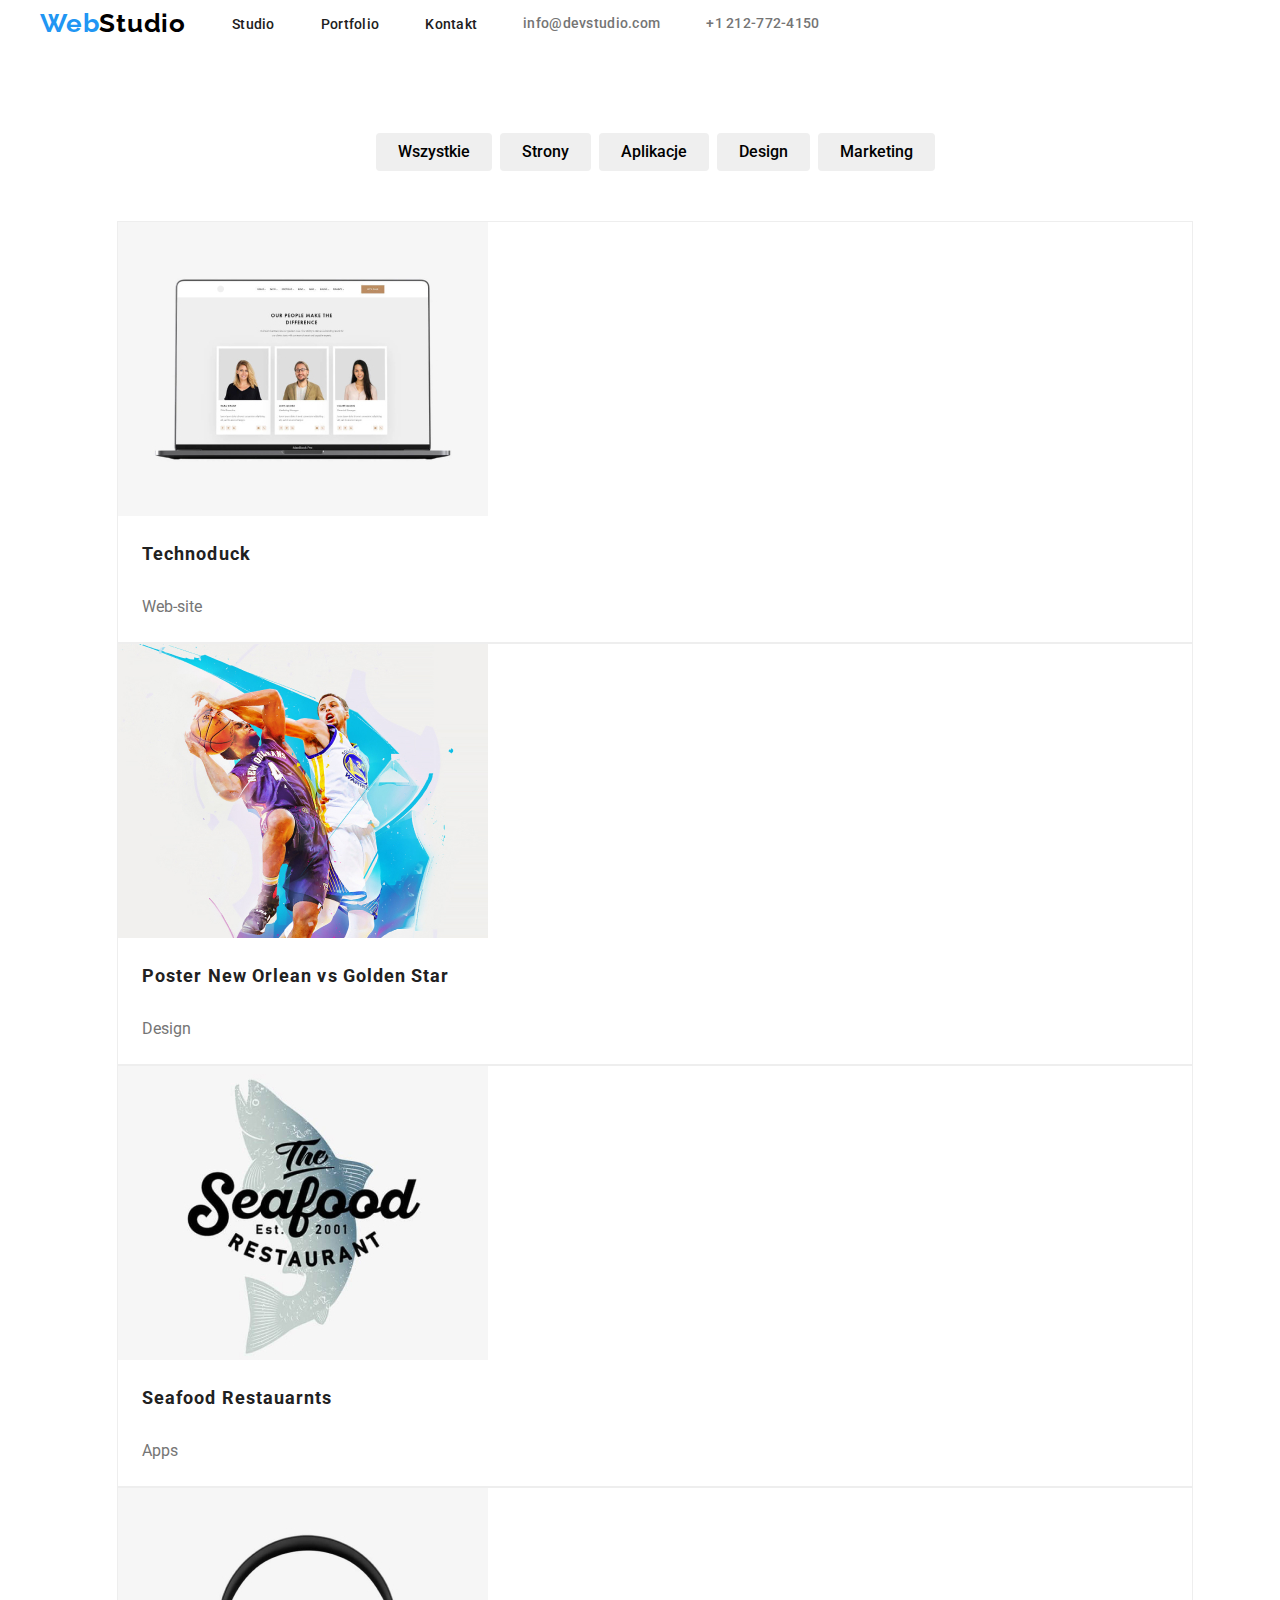
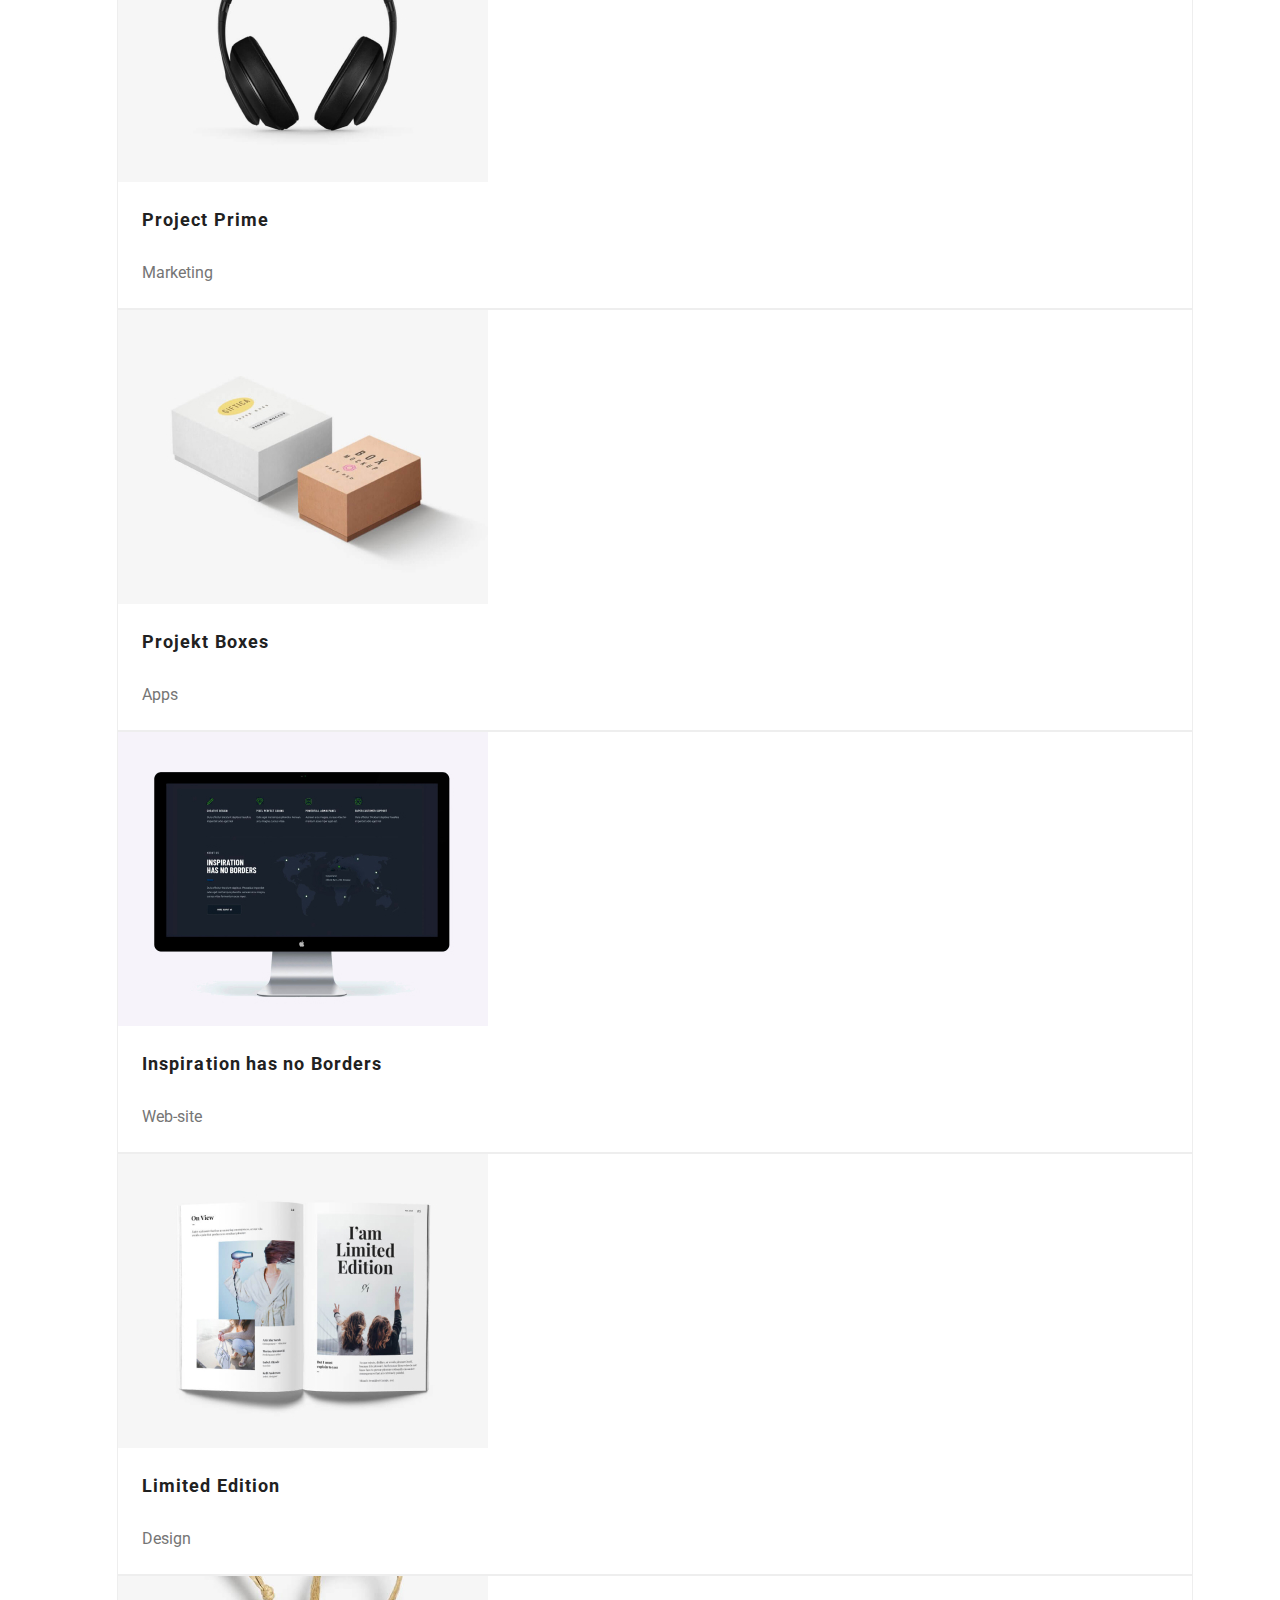
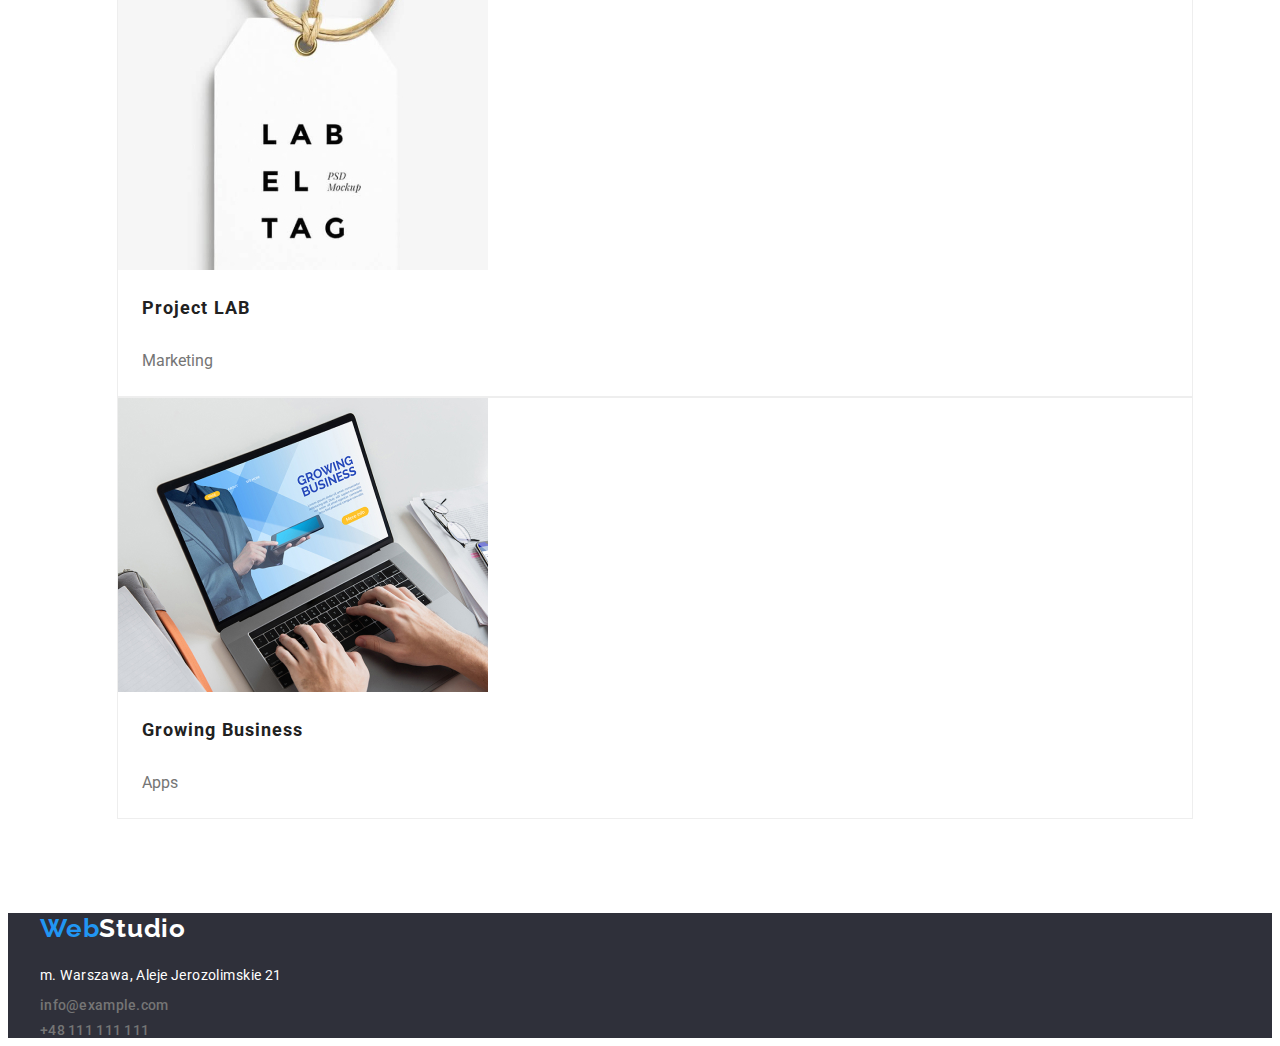
==== portfolio.html @ 2ed9b62d "xd" ====
<!DOCTYPE html>
<html lang="pl">
    <head>
        <meta charset="UTF-8" />
        <meta http-equiv="X-UA-Compatible" content="IE=edge" />
        <meta name="viewport" content="width=device-width, initial-scale=1.0" />
        <link rel="preconnect" href="https://fonts.googleapis.com" />
        <link rel="preconnect" href="https://fonts.gstatic.com" crossorigin />
        <link
            rel="stylesheet"
            href="https://cdnjs.cloudflare.com/ajax/libs/modern-normalize/1.1.0/modern-normalize.min.css"
            integrity="sha512-wpPYUAdjBVSE4KJnH1VR1HeZfpl1ub8YT/NKx4PuQ5NmX2tKuGu6U/JRp5y+Y8XG2tV+wKQpNHVUX03MfMFn9Q=="
            crossorigin="anonymous"
            referrerpolicy="no-referrer"
        />
        <link
            href="https://fonts.googleapis.com/css2?family=Raleway:wght@700&family=Roboto:wght@400;500;700;900&display=swap"
            rel="stylesheet"
        />
        <link rel="stylesheet" href="./css/styles.css" />
        <title>Portfolio</title>
    </head>
    <body>
        <header class="header">
            <div class="container menu">
                <nav class="nav">
                    <a class="logo" href="#"
                        >Web<span class="logo-black">Studio</span></a
                    >

                    <ul class="navigation">
                        <li><a href="#" class="link">Studio</a></li>
                        <li><a href="#" class="link">Portfolio</a></li>
                        <li><a href="#" class="link">Kontakt</a></li>
                    </ul>

                    <a href="mailto:info@devstudio.com" class="contact"
                        >info@devstudio.com</a
                    >
                    <a href="tel:+12127724150" class="contact"
                        >+1 212-772-4150</a
                    >
                </nav>
            </div>
        </header>
        <main>
            <section class="section our-projects">
                <div class="container">
                    <ul class="options">
                        <li>
                            <button class="button" type="button">
                                Wszystkie
                            </button>
                        </li>
                        <li>
                            <button class="button" type="button">Strony</button>
                        </li>
                        <li>
                            <button class="button" type="button">
                                Aplikacje
                            </button>
                        </li>
                        <li>
                            <button class="button" type="button">Design</button>
                        </li>
                        <li>
                            <button class="button" type="button">
                                Marketing
                            </button>
                        </li>
                    </ul>
                </div>
                <div class="container">
                    <ul class="project-list">
                        <li class="project-card">
                            <img
                                src="./images/laptop.jpg"
                                alt="Technoduck"
                                width="370"
                                height="294"
                            />
                            <h3 class="project-name">Technoduck</h3>
                            <p class="project-card-desc">Web-site</p>
                        </li>
                        <li class="project-card">
                            <img
                                src="./images/basketball_players.jpg"
                                alt="Poster New Orlean vs Golden Star"
                                width="370"
                                height="294"
                            />
                            <h3 class="project-name">
                                Poster New Orlean vs Golden Star
                            </h3>
                            <p class="project-card-desc">Design</p>
                        </li>
                        <li class="project-card">
                            <img
                                src="./images/logo-of-seafood-restaurants.jpg"
                                alt="Seafood Restauarnts"
                                width="370"
                                height="294"
                            />
                            <h3 class="project-name">Seafood Restauarnts</h3>
                            <p class="project-card-desc">Apps</p>
                        </li>
                        <li class="project-card">
                            <img
                                src="./images/headphones.jpg"
                                alt="Project Prime"
                                width="370"
                                height="294"
                            />

                            <h3 class="project-name">Project Prime</h3>
                            <p class="project-card-desc">Marketing</p>
                        </li>
                        <li class="project-card">
                            <img
                                src="./images/boxes.jpg"
                                alt="Project Boxes"
                                width="370"
                                height="294"
                            />
                            <h3 class="project-name">Projekt Boxes</h3>
                            <p class="project-card-desc">Apps</p>
                        </li>
                        <li class="project-card">
                            <img
                                src="./images/computer.jpg"
                                alt="Inspiration has no Borders"
                                width="370"
                                height="294"
                            />
                            <h3 class="project-name">
                                Inspiration has no Borders
                            </h3>
                            <p class="project-card-desc">Web-site</p>
                        </li>
                        <li class="project-card">
                            <img
                                src="./images/newspapper.jpg"
                                alt="Limited Edition"
                                width="370"
                                height="294"
                            />
                            <h3 class="project-name">Limited Edition</h3>
                            <p class="project-card-desc">Design</p>
                        </li>
                        <li class="project-card">
                            <img
                                src="./images/pendant.jpg"
                                alt="Project LAB"
                                width="370"
                                height="294"
                            />
                            <h3 class="project-name">Project LAB</h3>
                            <p class="project-card-desc">Marketing</p>
                        </li>
                        <li class="project-card">
                            <img
                                src="./images/writing-on-laptop.jpg"
                                alt="Growing Business"
                                width="370"
                                height="294"
                            />
                            <h3 class="project-name">Growing Business</h3>
                            <p class="project-card-desc">Apps</p>
                        </li>
                    </ul>
                </div>
            </section>
        </main>
        <footer class="footer-bg">
            <div class="container" class="section">
                <a class="logo" href="#"
                    >Web<span class="logo-white">Studio</span></a
                >
                <address class="footer-wrapper">
                    <span class="footer-color"
                        >m. Warszawa, Aleje Jerozolimskie 21</span
                    >
                    <a href="mailto:info@devstudio.com" class="contact"
                        >info@example.com</a
                    >
                    <a href="tel:+12127724150" class="contact"
                        >+48 111 111 111</a
                    >
                </address>
            </div>
        </footer>
    </body>
</html>
---- css/styles.css ----
:root {
    --primary-color: #2196f3;
    --main-font: #212121;
    --bg-color-main: #fff;
    --bg-color-accent1: #f5f4fa;
    --bg-color-accent2: #2f303a;
    --second-font-color: #757575;
    --portfolio-border-gray: #eeeeee;
}

body {
    font-family: 'Roboto', sans-serif;
    color: var(--main-font);
}
*,
*::before,
*::after {
    outline: none;
}

h1,
h2,
h3,
h4,
p,
figure {
    margin: 0;
    padding: 0;
}

ul {
    list-style: none;
    margin: 0;
    padding: 0;
}
img {
    vertical-align: middle;
}
.section {
    padding: 94px;
    padding-bottom: 94px;
}
.container {
    width: 100%;
    max-width: 1200px;
    padding: 0 15px;
    margin: 0 auto;
}

/* UTILS */
.logo {
    font-family: 'Raleway';
    font-weight: 700;
    font-size: 26px;
    line-height: 1.19;
    letter-spacing: 0.03em;
    color: var(--primary-color);
    text-decoration: none;
}
.logo-black {
    color: #000;
}
.logo-white {
    color: #fff;
}

/* UTILS */

/* HEADER */
.nav {
    display: flex;
    flex-wrap: wrap;
    align-items: center;
    gap: 46px;
}

.navigation {
    display: flex;
    flex-wrap: wrap;
    gap: 46px;
}
.link {
    font-size: 14px;
    line-height: 1.15;
    font-weight: 500;
    letter-spacing: 0.02em;
    color: var(--main-font);
    text-decoration: none;
}
.link:focus,
.link:hover {
    color: var(--primary-color);
}

/* HEADER */

/* HERO  */

.menu {
    display: flex;
    flex-wrap: wrap;
    justify-content: space-between;
}

.main-order {
    background-color: var(--bg-color-accent2);
    display: flex;
    flex-direction: column;
    align-items: center;
    gap: 30px;
    padding: 200px 452px;
}
.title {
    color: #fff;
    font-weight: 900;
    text-align: center;
    font-size: 44px;
    line-height: 1.36;
    letter-spacing: 0.06em;
    min-width: 696px;
}
.portfolio-text {
    font-size: 16px;
    line-height: 1.88;
    letter-spacing: 0.03em;
    color: var(--primary-text-color);
}

/* HERO  */

/* ARTICLES */

.offer-items {
    display: flex;
    gap: 30px;
    line-height: 1.71;
    padding: 94px 0;
}
.article h3 {
    font-weight: 700;
    font-size: 14px;
    line-height: 1.14;
    letter-spacing: 0.03em;
    margin-bottom: 10px;
}
.article p {
    font-weight: 700;
    font-size: 14px;
    line-height: 1.14;
    letter-spacing: 0.03em;
    color: var(--second-font-color);
}
/* ARTICLES */

/* SERVICES */

.service-title {
    font-family: 'Roboto';
    font-weight: 700;
    font-size: 36px;
    line-height: 1.2;
    text-align: center;
    letter-spacing: 0.03em;
    color: #212121;
}
.service-images {
    display: flex;
    gap: 30px;
    padding: 50px 0 94px;
}

/* SERVICES */

/* TEAM */
.team-card {
    display: flex;
    flex-direction: column;
    align-items: center;
    background-color: white;
    box-shadow: 0 1px 3px rgba(0, 0, 0, 0.12), 0 1px 1px rgba(0, 0, 0, 0.14),
        0 2px 1px rgba(0, 0, 0, 0.2);
    border-radius: 0 0 4px 4px;
}

.team-list {
    display: flex;
    justify-content: center;
    gap: 30px;
}

.team-subtitles {
    padding: 30px;
    text-align: center;
    background-color: #fff;
    display: flex;
    flex-direction: column;
    gap: 10px;
}
.team {
    background-color: var(--bg-color-accent1);
}
.team-member {
    font-weight: 500;
    text-align: center;
    font-size: 16px;
    line-height: 1.19;
    margin-bottom: 10px;
    color: #212121;
}
.team-position {
    text-align: center;
    font-size: 16px;
    line-height: 1.19;
    color: #757575;
}
.introduce {
    margin: 0 0 50px 0;
    font-weight: 700;
    font-size: 36px;
    line-height: 42px;
    text-align: center;
}
.crew {
    background-color: var(--brand-bluegray);
    display: flex;
    justify-content: center;
}

/* TEAM */
/* CLIENTS */

/* CLIENTS */

/* FOOTER */

.contact {
    font-size: 14px;
    line-height: 1.15;
    font-weight: 500;
    letter-spacing: 0.02em;
    color: var(--second-font-color);
    text-decoration: none;
    font-style: normal;
}
.contact:focus,
.contact:hover {
    color: var(--primary-color);
}
.footer .contact {
    color: rgba(255, 255, 255, 0.6);
    line-height: 1.71;
    font-weight: 400;
    letter-spacing: 0.03em;
}
.footer-color {
    color: #fff;
    font-size: 14px;
    line-height: 1.71;

    letter-spacing: 0.03em;
    font-style: normal;
}
.footer-bg {
    background-color: var(--bg-color-accent2);
}
.footer-wrapper {
    display: flex;
    flex-direction: column;
    gap: 9px;
    margin-top: 20px;
}
/* FOOTER */

/* PORTFOLIO */

.our-projects {
    display: flex;
    flex-direction: column;
    align-items: center;
}

.options {
    display: flex;
    justify-content: center;
    gap: 8px;
    margin-bottom: 50px;
}
.projects-list {
    display: flex;
    justify-content: center;
    flex-wrap: wrap;
    margin-top: 50px;
    gap: 30px;
}
.project-card {
    border: var(--portfolio-border-gray) solid 1px;
}

.portfolio-main {
    font-weight: 700;
    font-size: 18px;
    line-height: 2;
    letter-spacing: 0.06em;
    color: var(--title-text-color);
}
.button {
    background-color: var(bg-color-accent1);
    border: none;
    font-family: 'Roboto', sans-serif;
    border-radius: 4px;
    font-weight: 500;
    font-size: 16px;
    line-height: 1.63;
    padding: 6px 22px;
}
.button:hover,
.button:focus {
    background-color: var(--primary-color);
    border-color: var(--primary-color);
    color: #fff;
    cursor: pointer;
}

.project-name {
    color: var(--main-font);
    margin: 20px 0 0 24px;
    font-size: 18px;
    font-weight: 700;
    line-height: 36px;
    letter-spacing: 0.06em;
}

.project-card-desc {
    color: var(--second-font-color);
    margin: 20px 0 20px 24px;
    line-height: 30px;
}

/* PORTFOLIO */
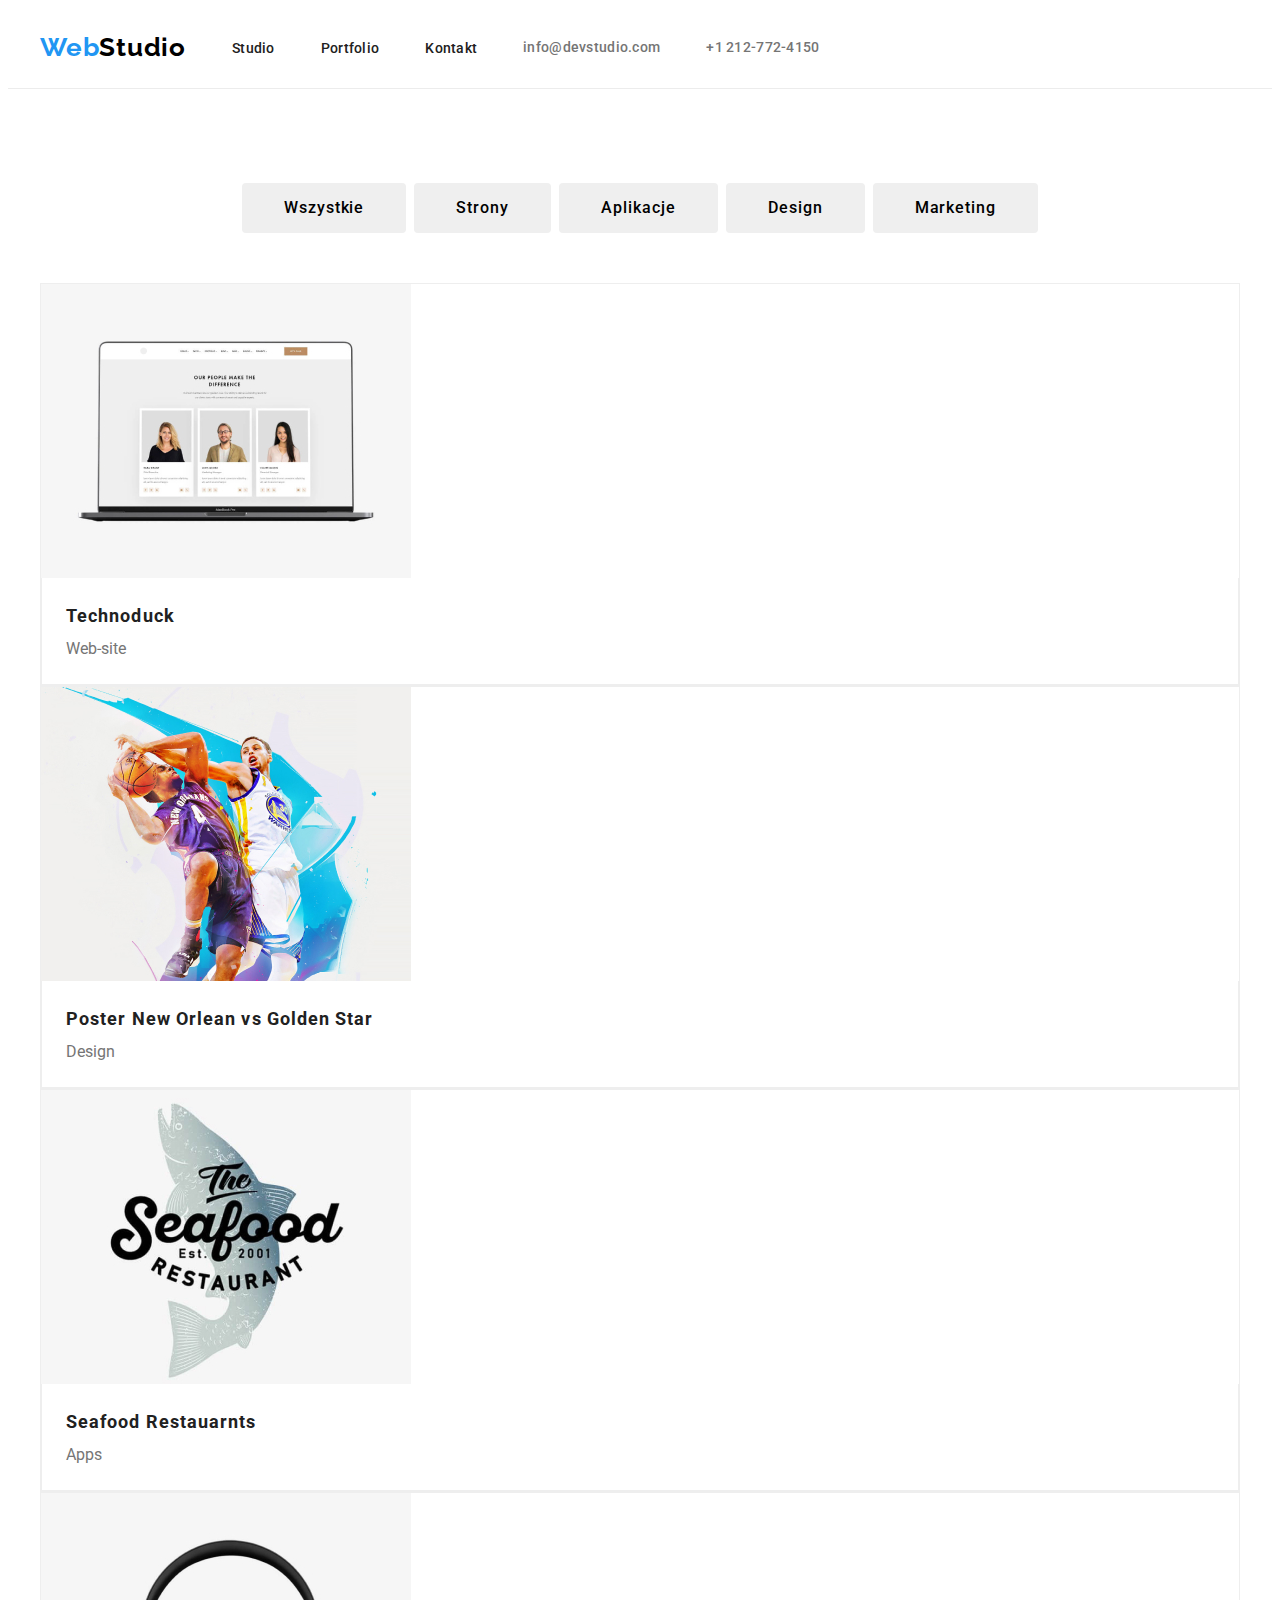
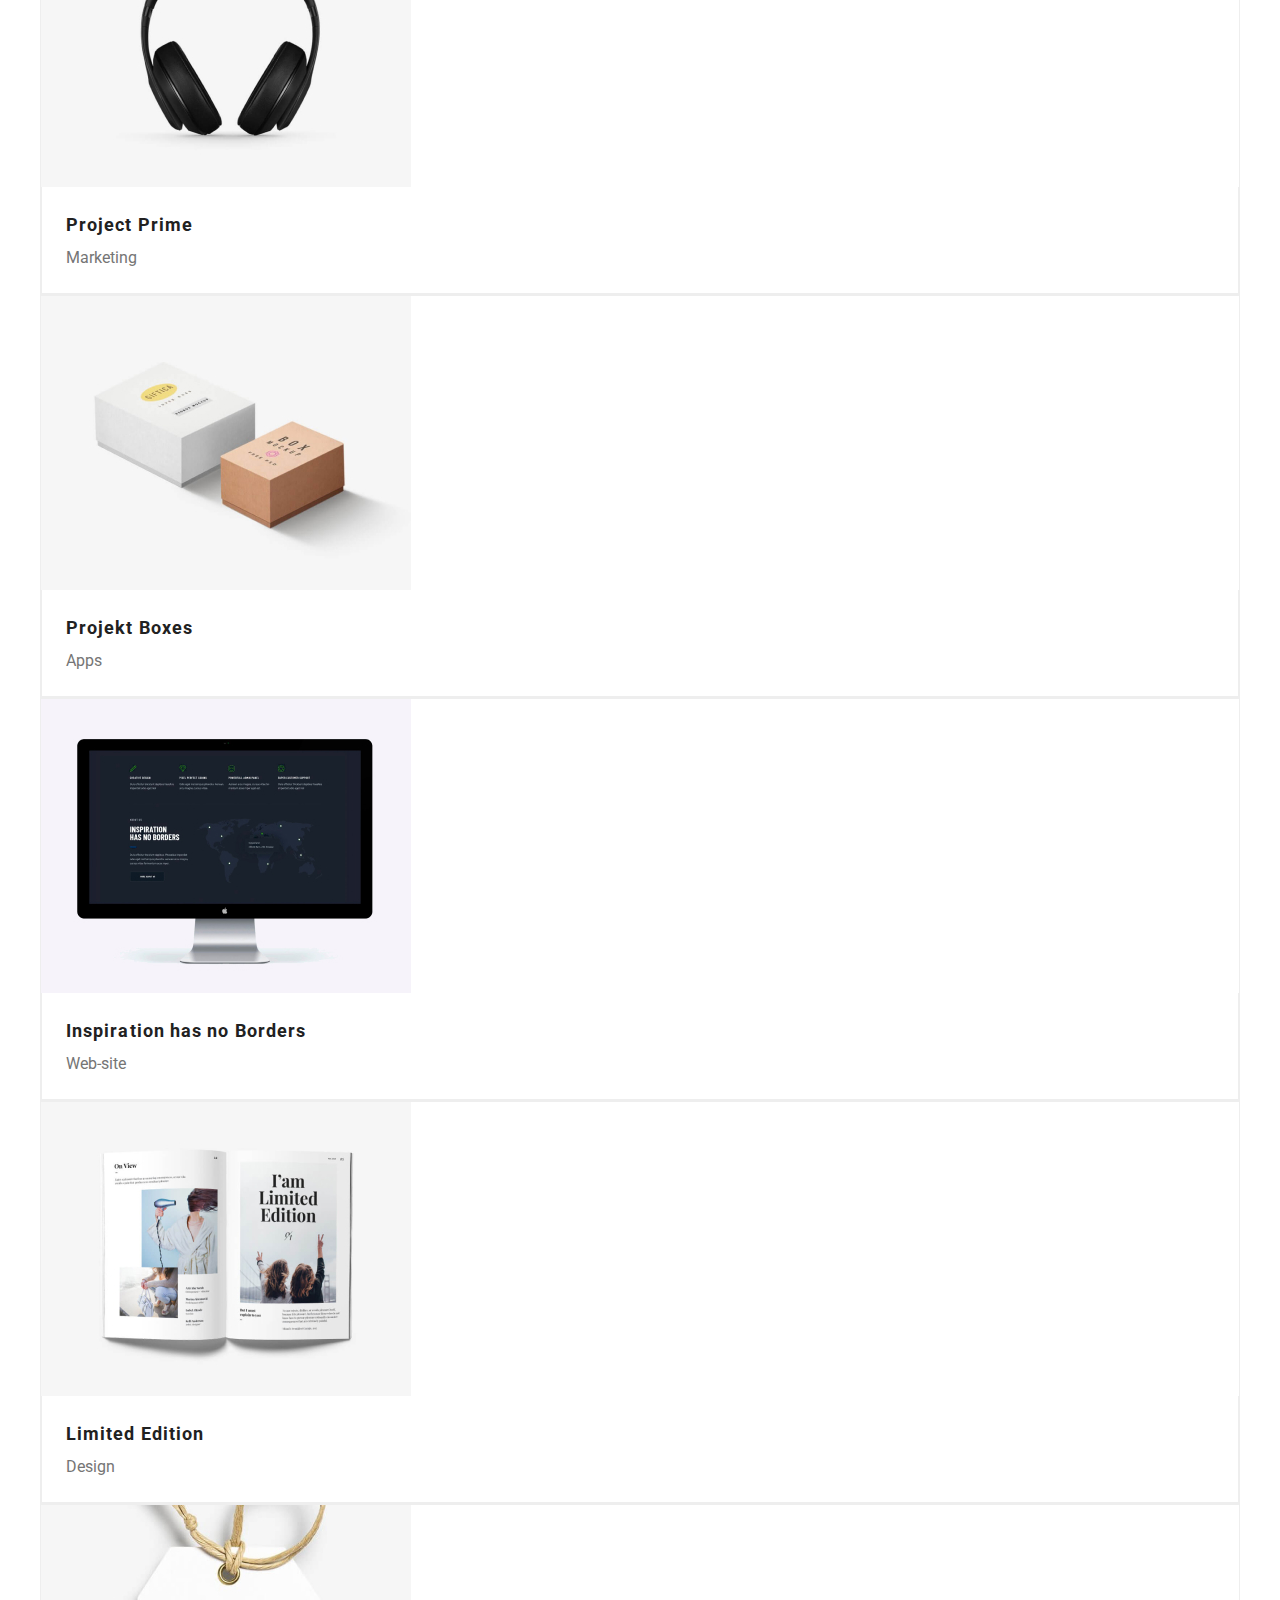
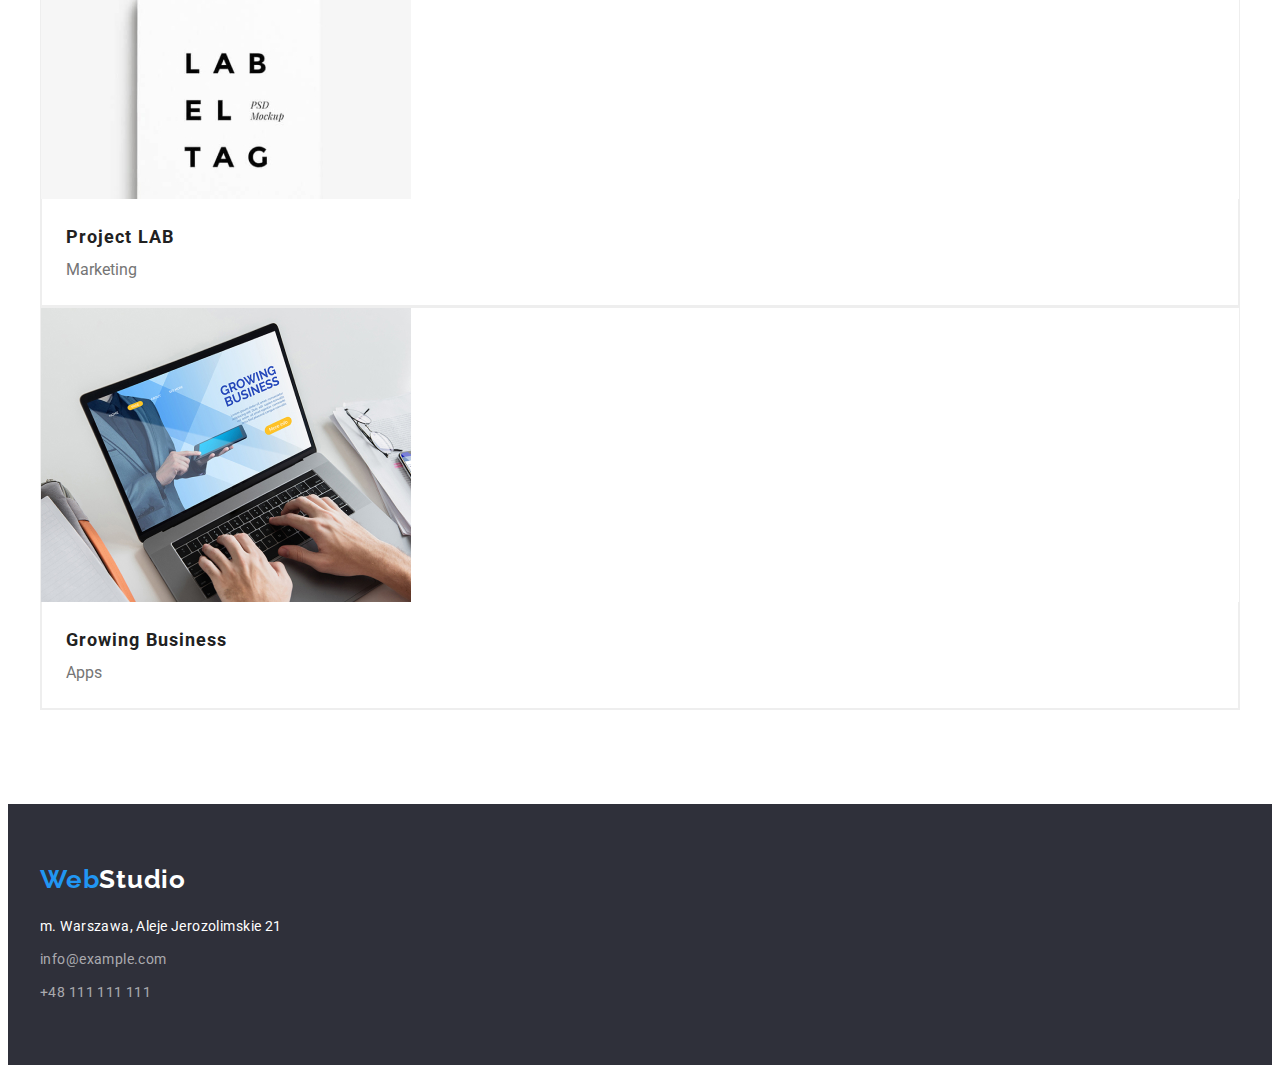
==== commit 0ec0b715: "xd" ====
--- a/portfolio.html
+++ b/portfolio.html
@@ -79,8 +79,10 @@
                                 width="370"
                                 height="294"
                             />
-                            <h3 class="project-name">Technoduck</h3>
-                            <p class="project-card-desc">Web-site</p>
+                            <div class="project-subtitles">
+                                <h3 class="project-name">Technoduck</h3>
+                                <p class="project-card-desc">Web-site</p>
+                            </div>
                         </li>
                         <li class="project-card">
                             <img
@@ -89,10 +91,12 @@
                                 width="370"
                                 height="294"
                             />
-                            <h3 class="project-name">
-                                Poster New Orlean vs Golden Star
-                            </h3>
-                            <p class="project-card-desc">Design</p>
+                            <div class="project-subtitles">
+                                <h3 class="project-name">
+                                    Poster New Orlean vs Golden Star
+                                </h3>
+                                <p class="project-card-desc">Design</p>
+                            </div>
                         </li>
                         <li class="project-card">
                             <img
@@ -101,8 +105,12 @@
                                 width="370"
                                 height="294"
                             />
-                            <h3 class="project-name">Seafood Restauarnts</h3>
-                            <p class="project-card-desc">Apps</p>
+                            <div class="project-subtitles">
+                                <h3 class="project-name">
+                                    Seafood Restauarnts
+                                </h3>
+                                <p class="project-card-desc">Apps</p>
+                            </div>
                         </li>
                         <li class="project-card">
                             <img
@@ -111,9 +119,10 @@
                                 width="370"
                                 height="294"
                             />
-
-                            <h3 class="project-name">Project Prime</h3>
-                            <p class="project-card-desc">Marketing</p>
+                            <div class="project-subtitles">
+                                <h3 class="project-name">Project Prime</h3>
+                                <p class="project-card-desc">Marketing</p>
+                            </div>
                         </li>
                         <li class="project-card">
                             <img
@@ -122,8 +131,10 @@
                                 width="370"
                                 height="294"
                             />
-                            <h3 class="project-name">Projekt Boxes</h3>
-                            <p class="project-card-desc">Apps</p>
+                            <div class="project-subtitles">
+                                <h3 class="project-name">Projekt Boxes</h3>
+                                <p class="project-card-desc">Apps</p>
+                            </div>
                         </li>
                         <li class="project-card">
                             <img
@@ -132,10 +143,12 @@
                                 width="370"
                                 height="294"
                             />
-                            <h3 class="project-name">
-                                Inspiration has no Borders
-                            </h3>
-                            <p class="project-card-desc">Web-site</p>
+                            <div class="project-subtitles">
+                                <h3 class="project-name">
+                                    Inspiration has no Borders
+                                </h3>
+                                <p class="project-card-desc">Web-site</p>
+                            </div>
                         </li>
                         <li class="project-card">
                             <img
@@ -144,8 +157,10 @@
                                 width="370"
                                 height="294"
                             />
-                            <h3 class="project-name">Limited Edition</h3>
-                            <p class="project-card-desc">Design</p>
+                            <div class="project-subtitles">
+                                <h3 class="project-name">Limited Edition</h3>
+                                <p class="project-card-desc">Design</p>
+                            </div>
                         </li>
                         <li class="project-card">
                             <img
@@ -154,8 +169,10 @@
                                 width="370"
                                 height="294"
                             />
-                            <h3 class="project-name">Project LAB</h3>
-                            <p class="project-card-desc">Marketing</p>
+                            <div class="project-subtitles">
+                                <h3 class="project-name">Project LAB</h3>
+                                <p class="project-card-desc">Marketing</p>
+                            </div>
                         </li>
                         <li class="project-card">
                             <img
@@ -164,14 +181,16 @@
                                 width="370"
                                 height="294"
                             />
-                            <h3 class="project-name">Growing Business</h3>
-                            <p class="project-card-desc">Apps</p>
+                            <div class="project-subtitles">
+                                <h3 class="project-name">Growing Business</h3>
+                                <p class="project-card-desc">Apps</p>
+                            </div>
                         </li>
                     </ul>
                 </div>
             </section>
         </main>
-        <footer class="footer-bg">
+        <footer class="footer">
             <div class="container" class="section">
                 <a class="logo" href="#"
                     >Web<span class="logo-white">Studio</span></a
--- a/css/styles.css
+++ b/css/styles.css
@@ -37,8 +37,7 @@
     vertical-align: middle;
 }
 .section {
-    padding: 94px;
-    padding-bottom: 94px;
+    padding: 94px 0;
 }
 .container {
     width: 100%;
@@ -67,6 +66,12 @@
 /* UTILS */
 
 /* HEADER */
+
+.header {
+    padding: 24px 0 25px;
+    border-bottom: 1px solid #ececec;
+}
+
 .nav {
     display: flex;
     flex-wrap: wrap;
@@ -108,7 +113,7 @@
     flex-direction: column;
     align-items: center;
     gap: 30px;
-    padding: 200px 452px;
+    padding: 200px 252px;
 }
 .title {
     color: #fff;
@@ -144,7 +149,7 @@
     margin-bottom: 10px;
 }
 .article p {
-    font-weight: 700;
+    font-weight: 400;
     font-size: 14px;
     line-height: 1.14;
     letter-spacing: 0.03em;
@@ -260,8 +265,9 @@
     letter-spacing: 0.03em;
     font-style: normal;
 }
-.footer-bg {
+.footer {
     background-color: var(--bg-color-accent2);
+    padding: 60px 0;
 }
 .footer-wrapper {
     display: flex;
@@ -287,9 +293,7 @@
 }
 .projects-list {
     display: flex;
-    justify-content: center;
     flex-wrap: wrap;
-    margin-top: 50px;
     gap: 30px;
 }
 .project-card {
@@ -304,14 +308,14 @@
     color: var(--title-text-color);
 }
 .button {
-    background-color: var(bg-color-accent1);
     border: none;
     font-family: 'Roboto', sans-serif;
     border-radius: 4px;
     font-weight: 500;
     font-size: 16px;
-    line-height: 1.63;
-    padding: 6px 22px;
+    line-height: 1.875;
+    padding: 10px 42px;
+    letter-spacing: 0.06em;
 }
 .button:hover,
 .button:focus {
@@ -323,7 +327,6 @@
 
 .project-name {
     color: var(--main-font);
-    margin: 20px 0 0 24px;
     font-size: 18px;
     font-weight: 700;
     line-height: 36px;
@@ -332,8 +335,12 @@
 
 .project-card-desc {
     color: var(--second-font-color);
-    margin: 20px 0 20px 24px;
     line-height: 30px;
 }
+.project-subtitles {
+    border: var(--portfolio-border-gray) solid 1px;
+    border-top: none;
+    padding: 20px 24px;
+}
 
 /* PORTFOLIO */
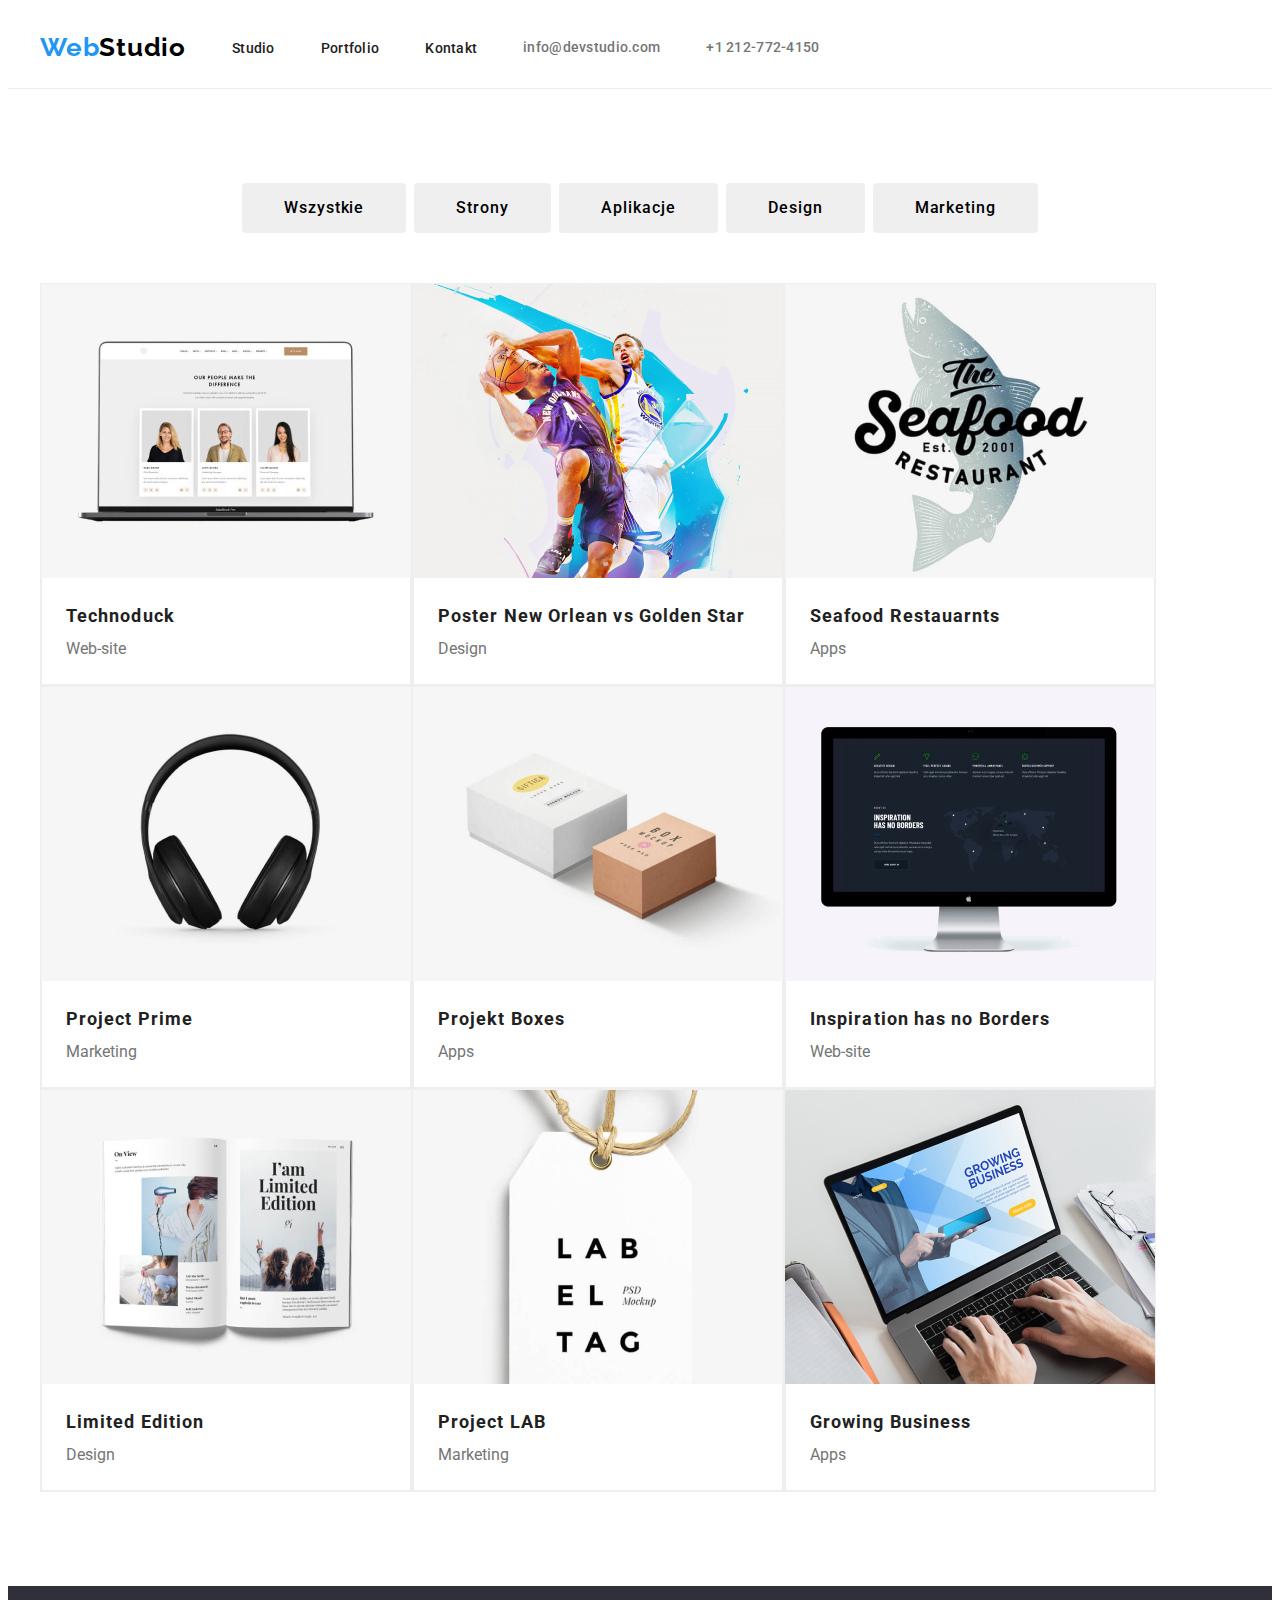
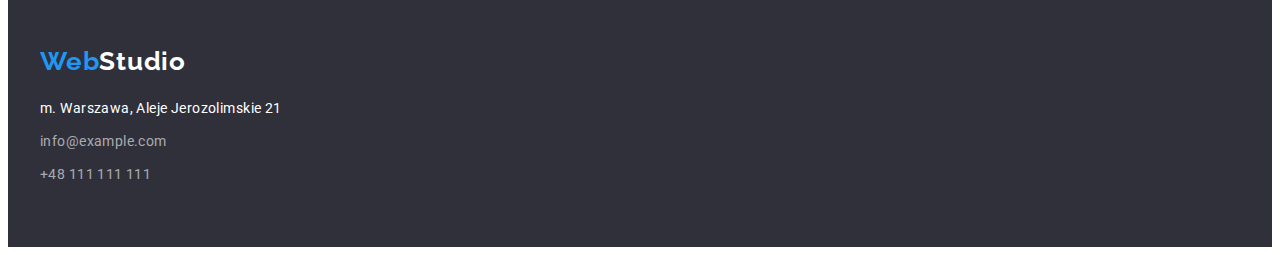
==== commit ce279a9f: "xd" ====
--- a/portfolio.html
+++ b/portfolio.html
@@ -29,8 +29,12 @@
                     >
 
                     <ul class="navigation">
-                        <li><a href="#" class="link">Studio</a></li>
-                        <li><a href="#" class="link">Portfolio</a></li>
+                        <li>
+                            <a href="#" class="link">Studio</a>
+                        </li>
+                        <li>
+                            <a href="#" class="link">Portfolio</a>
+                        </li>
                         <li><a href="#" class="link">Kontakt</a></li>
                     </ul>
 
@@ -71,7 +75,7 @@
                     </ul>
                 </div>
                 <div class="container">
-                    <ul class="project-list">
+                    <ul class="project-list our-projects">
                         <li class="project-card">
                             <img
                                 src="./images/laptop.jpg"
--- a/css/styles.css
+++ b/css/styles.css
@@ -281,8 +281,7 @@
 
 .our-projects {
     display: flex;
-    flex-direction: column;
-    align-items: center;
+    flex-wrap: wrap;
 }
 
 .options {
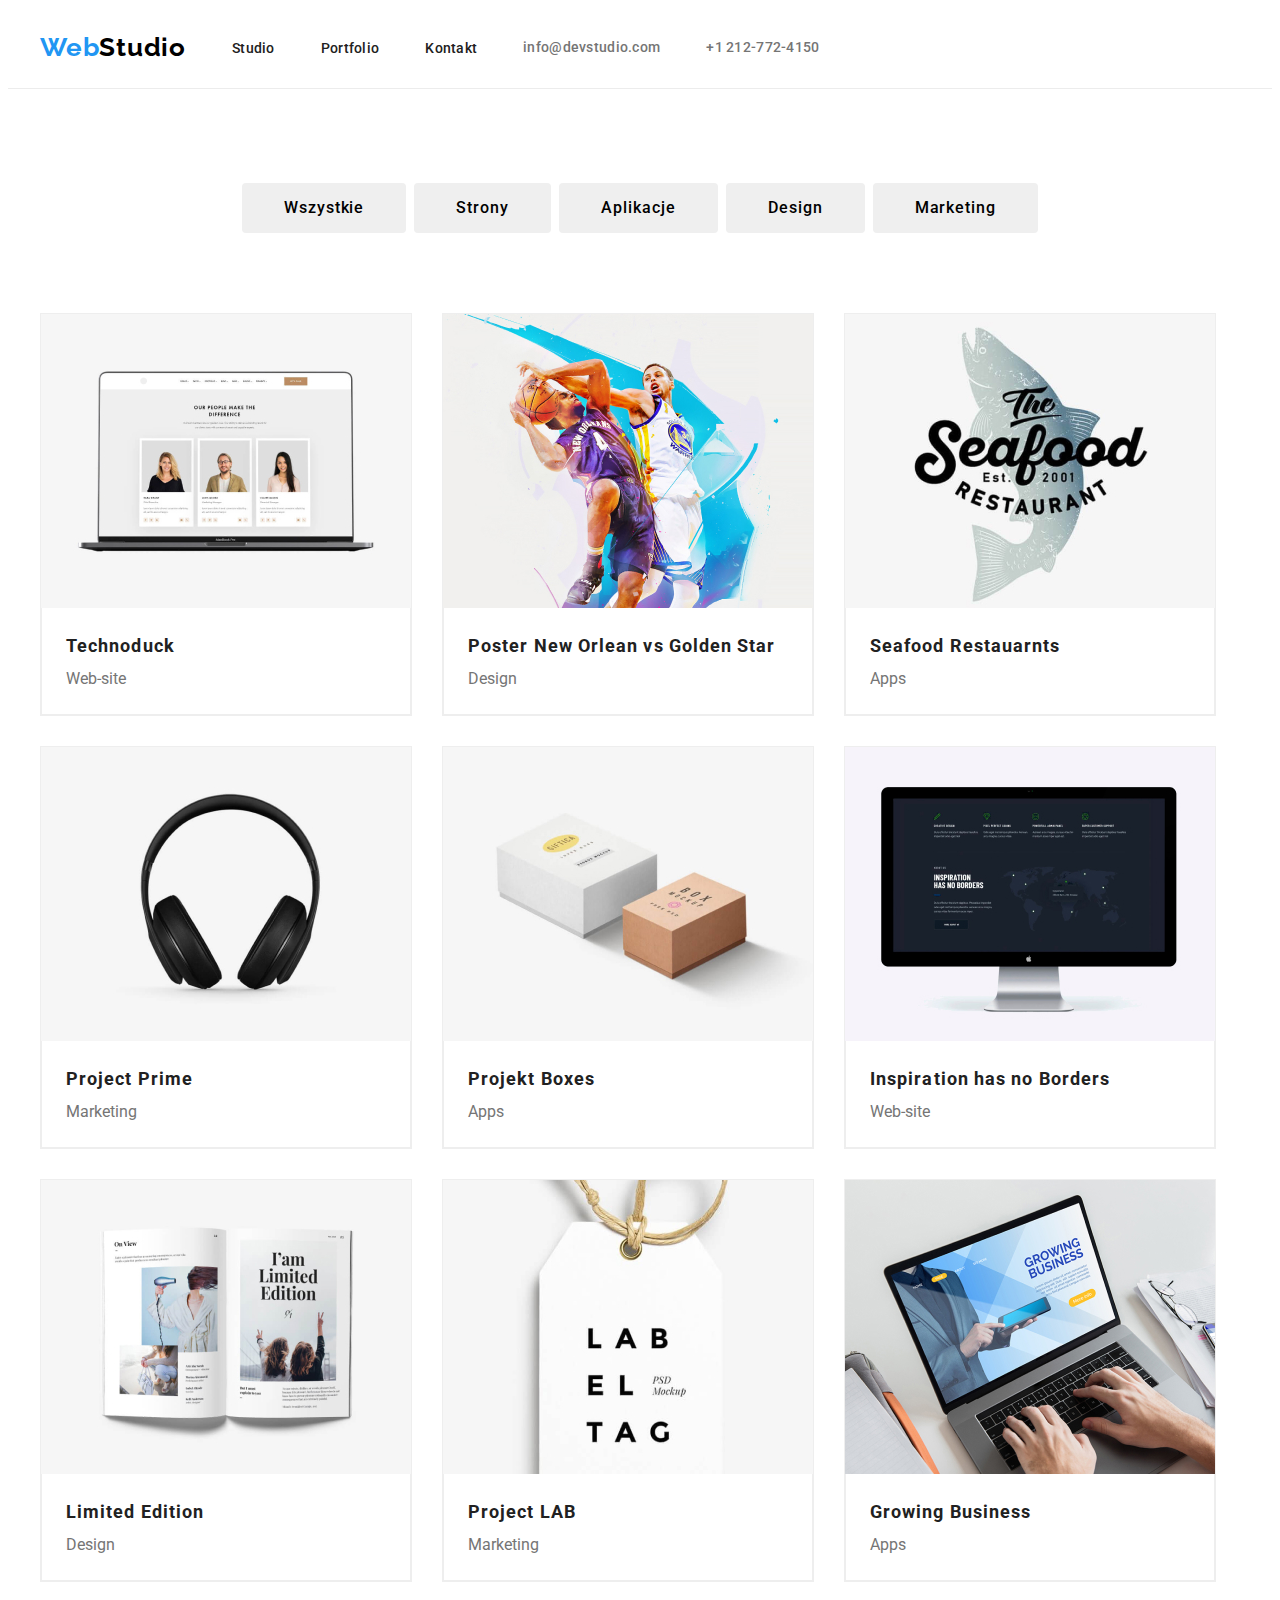
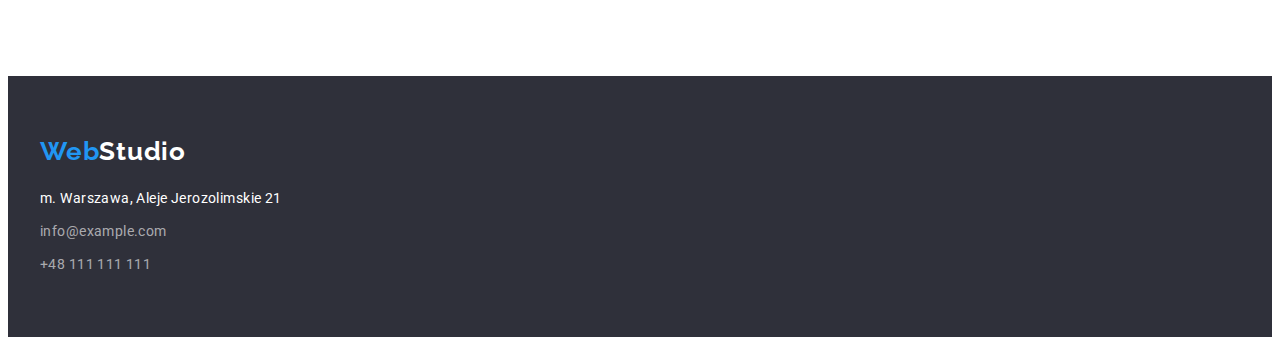
==== commit 24a1c365: "xd" ====
--- a/portfolio.html
+++ b/portfolio.html
@@ -24,16 +24,16 @@
         <header class="header">
             <div class="container menu">
                 <nav class="nav">
-                    <a class="logo" href="#"
+                    <a class="logo" href="index.html"
                         >Web<span class="logo-black">Studio</span></a
                     >
 
                     <ul class="navigation">
                         <li>
-                            <a href="#" class="link">Studio</a>
-                        </li>
-                        <li>
-                            <a href="#" class="link">Portfolio</a>
+                            <a href="index.html" class="link">Studio</a>
+                        </li>
+                        <li>
+                            <a href="portfolio.html" class="link">Portfolio</a>
                         </li>
                         <li><a href="#" class="link">Kontakt</a></li>
                     </ul>
--- a/css/styles.css
+++ b/css/styles.css
@@ -282,6 +282,7 @@
 .our-projects {
     display: flex;
     flex-wrap: wrap;
+    gap: 30px;
 }
 
 .options {
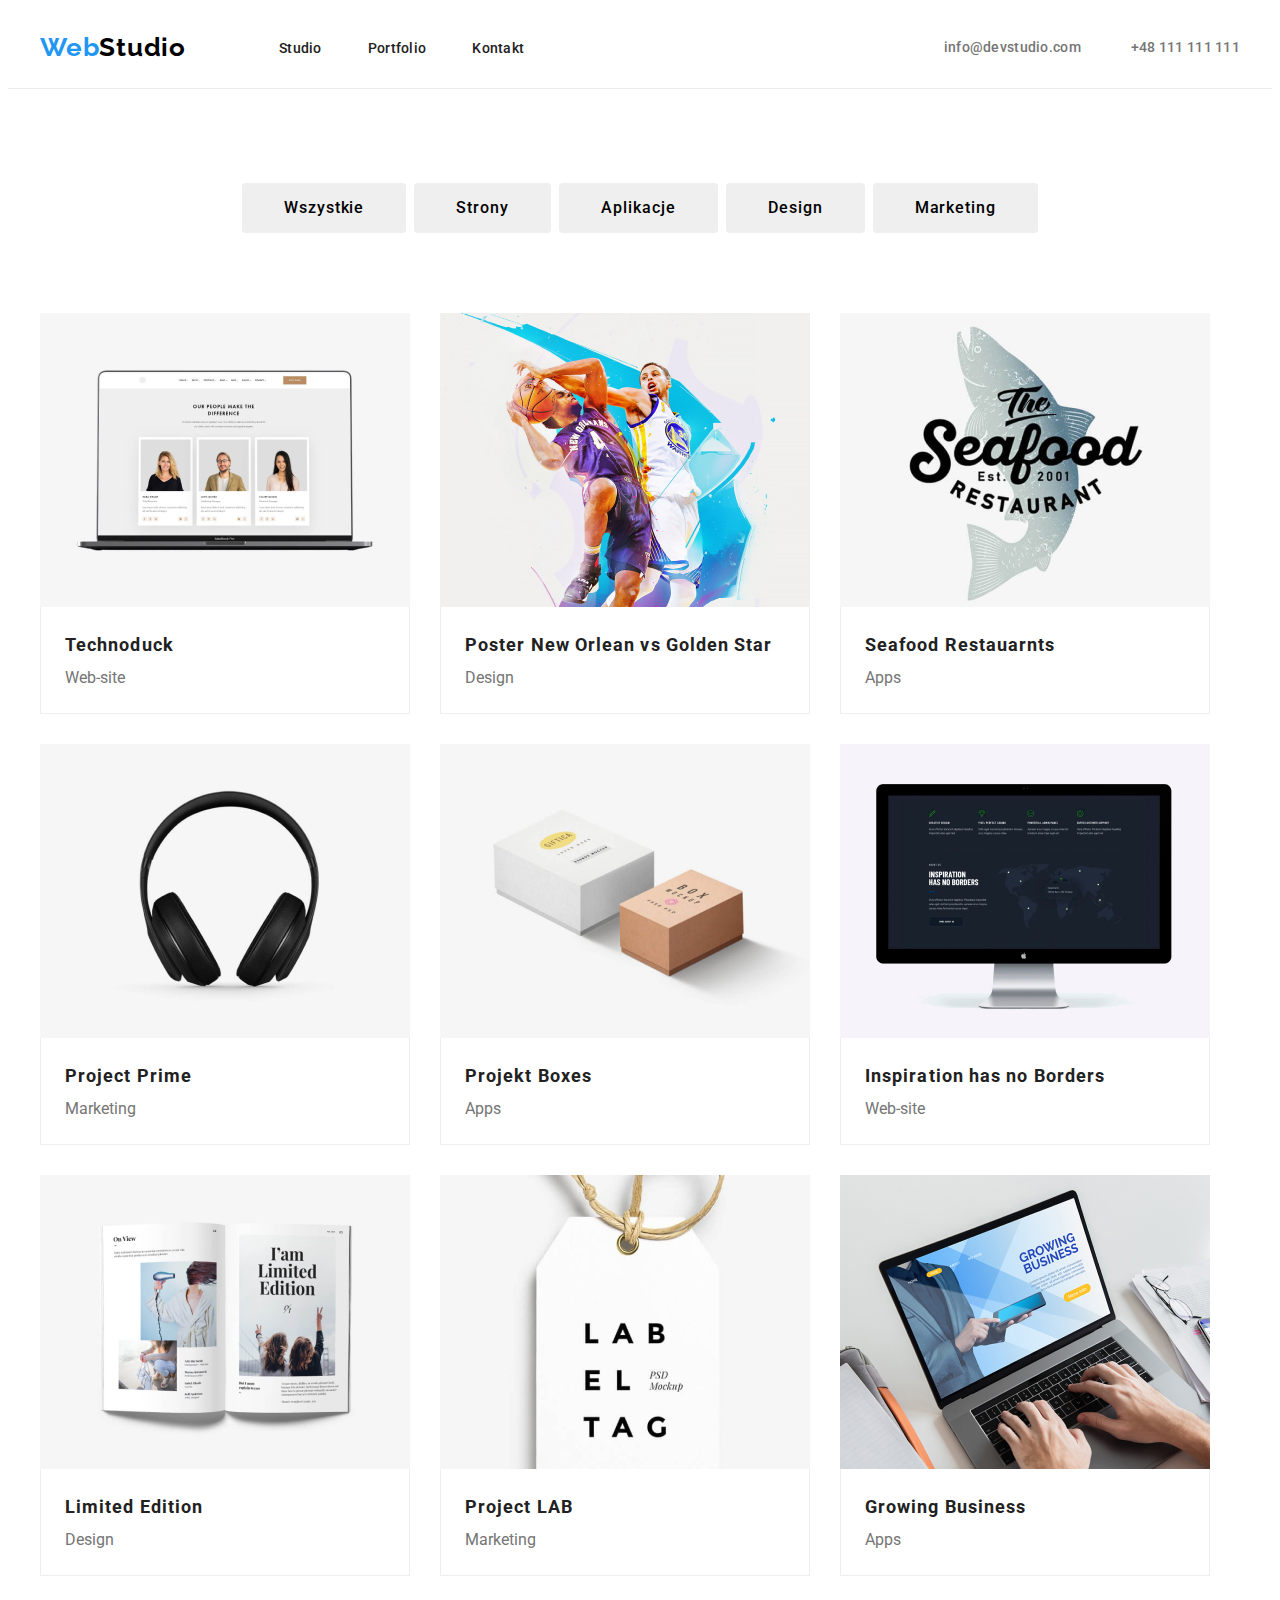
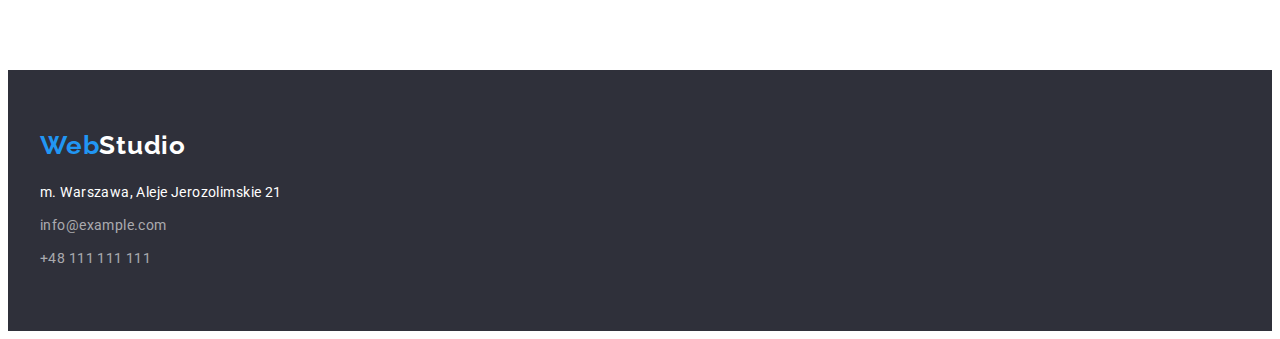
==== commit 8b60633a: "xd" ====
--- a/portfolio.html
+++ b/portfolio.html
@@ -23,28 +23,34 @@
     <body>
         <header class="header">
             <div class="container menu">
-                <nav class="nav">
+                <div class="header-menu">
                     <a class="logo" href="index.html"
                         >Web<span class="logo-black">Studio</span></a
                     >
 
-                    <ul class="navigation">
-                        <li>
-                            <a href="index.html" class="link">Studio</a>
-                        </li>
-                        <li>
-                            <a href="portfolio.html" class="link">Portfolio</a>
-                        </li>
-                        <li><a href="#" class="link">Kontakt</a></li>
-                    </ul>
+                    <nav class="nav">
+                        <ul class="navigation">
+                            <li>
+                                <a href="index.html" class="link">Studio</a>
+                            </li>
+                            <li>
+                                <a href="portfolio.html" class="link"
+                                    >Portfolio</a
+                                >
+                            </li>
+                            <li><a href="#" class="link">Kontakt</a></li>
+                        </ul>
+                    </nav>
+                </div>
 
+                <div class="header-contacts">
                     <a href="mailto:info@devstudio.com" class="contact"
                         >info@devstudio.com</a
                     >
-                    <a href="tel:+12127724150" class="contact"
-                        >+1 212-772-4150</a
-                    >
-                </nav>
+                    <a href="tel:+48111111111" class="contact"
+                        >+48 111 111 111</a
+                    >
+                </div>
             </div>
         </header>
         <main>
--- a/css/styles.css
+++ b/css/styles.css
@@ -67,6 +67,22 @@
 
 /* HEADER */
 
+.menu {
+    display: flex;
+    justify-content: space-between;
+    align-items: center;
+}
+
+.header-menu {
+    display: flex;
+}
+
+.header-contacts {
+    justify-content: space-between;
+    display: flex;
+    gap: 50px;
+}
+
 .header {
     padding: 24px 0 25px;
     border-bottom: 1px solid #ececec;
@@ -77,6 +93,7 @@
     flex-wrap: wrap;
     align-items: center;
     gap: 46px;
+    margin-left: 93px;
 }
 
 .navigation {
@@ -297,15 +314,28 @@
     gap: 30px;
 }
 .project-card {
-    border: var(--portfolio-border-gray) solid 1px;
-}
-
+}
 .portfolio-main {
     font-weight: 700;
     font-size: 18px;
     line-height: 2;
     letter-spacing: 0.06em;
     color: var(--title-text-color);
+}
+
+.button-index {
+    font-weight: 700;
+    font-size: 16px;
+    line-height: 1.875;
+    display: block;
+    text-align: center;
+    letter-spacing: 0.06em;
+    border-style: none;
+    border-radius: 4px;
+    color: white;
+    background-color: var(--primary-color);
+    box-shadow: 0px 4px 4px rgba(0, 0, 0, 0.15);
+    padding: 10px 41px;
 }
 .button {
     border: none;
@@ -317,11 +347,13 @@
     padding: 10px 42px;
     letter-spacing: 0.06em;
 }
+
 .button:hover,
 .button:focus {
-    background-color: var(--primary-color);
-    border-color: var(--primary-color);
-    color: #fff;
+    background-color: #2196f3;
+    color: #ffffff;
+    box-shadow: 0px 3px 1px rgba(0, 0, 0, 0.1), 0px 1px 2px rgba(0, 0, 0, 0.08),
+        0px 2px 2px rgba(0, 0, 0, 0.12);
     cursor: pointer;
 }
 
